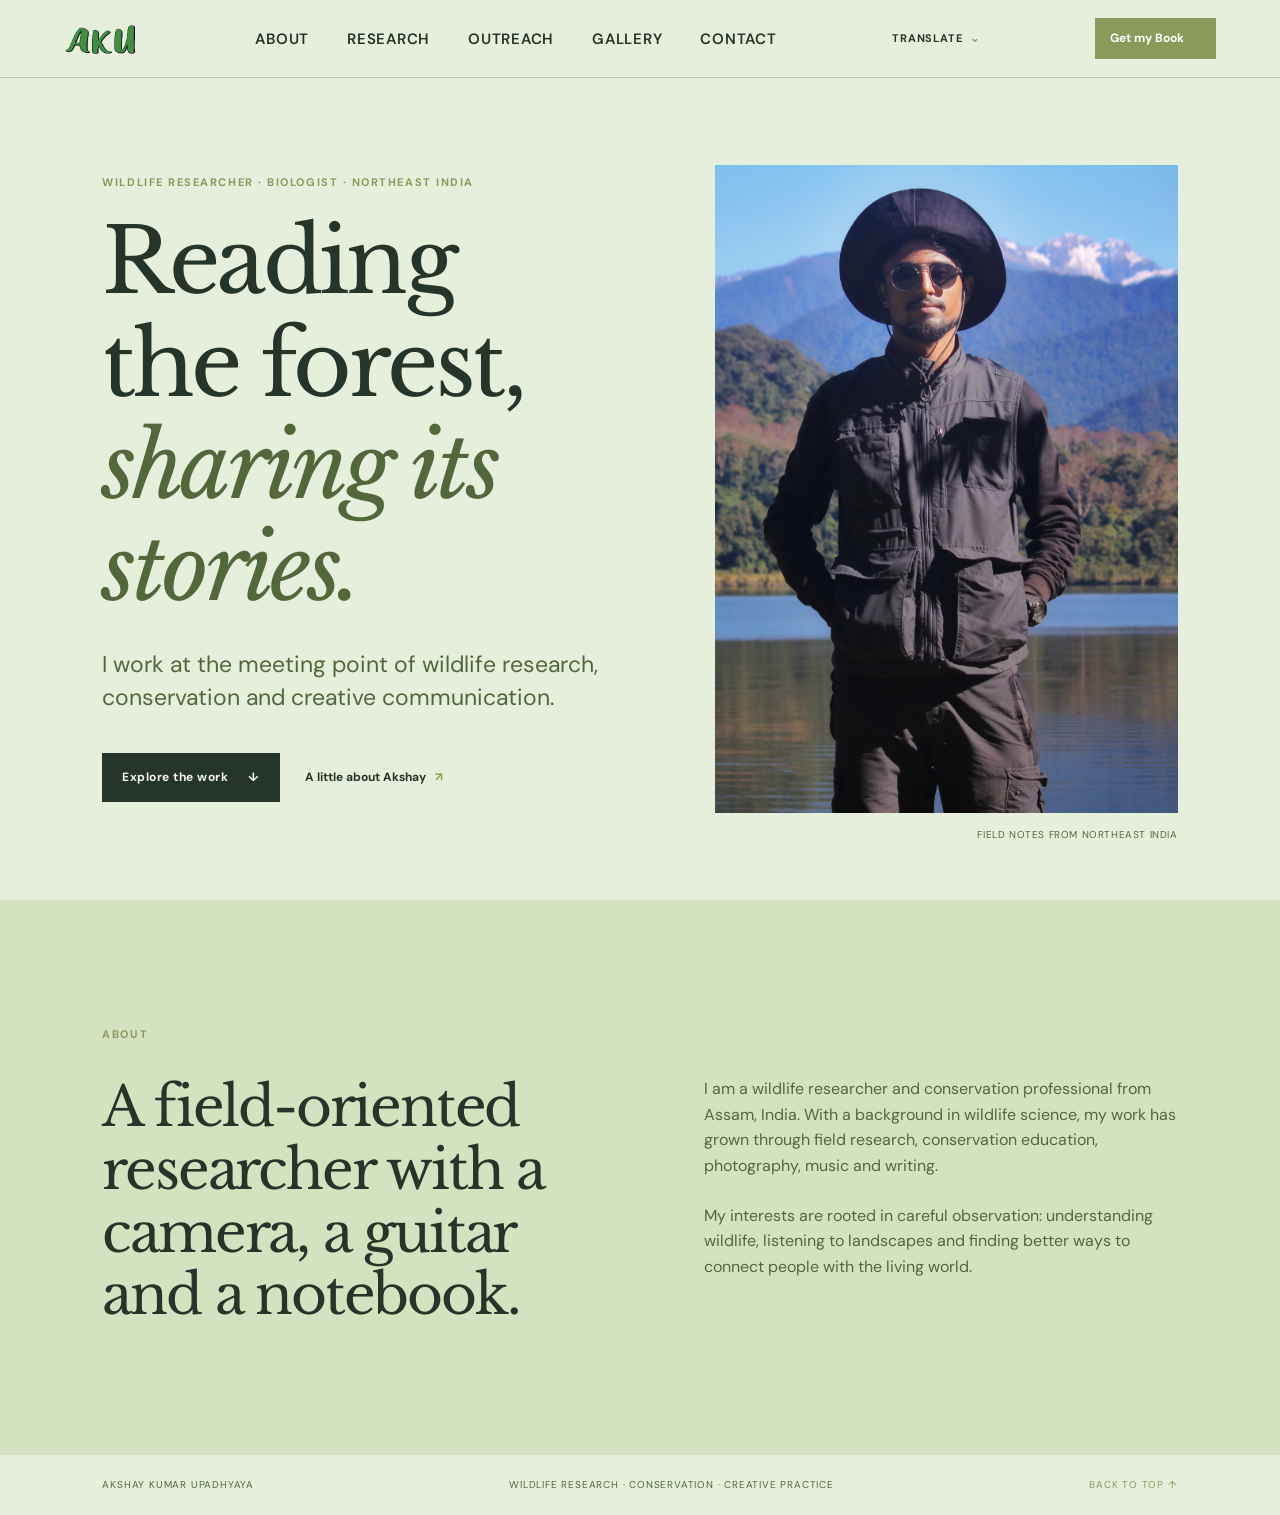
==== index.html @ 24718b7c "Publish multilingual wildlife biologist website" ====
<!doctype html>
<html lang="en">
<head>
  <meta charset="utf-8">
  <meta name="viewport" content="width=device-width, initial-scale=1">
  <meta name="description" content="I am Akshay Kumar Upadhyaya, an independent wildlife researcher and biologist working across primate ecology, conservation and visual storytelling.">
  <title>Akshay Kumar Upadhyaya — Wildlife Researcher & Biologist</title>
  <link rel="preconnect" href="https://fonts.googleapis.com">
  <link rel="preconnect" href="https://fonts.gstatic.com" crossorigin>
  <link href="https://fonts.googleapis.com/css2?family=DM+Sans:wght@400;500;600;700&family=Libre+Baskerville:wght@400;700&display=swap" rel="stylesheet">
  <link rel="stylesheet" href="styles.css?green-surfaces=8">
</head>
<body>
  <header class="site-header">
    <a class="wordmark" href="#top" aria-label="Back to top"><img class="brand-logo" src="photos/Logo-transparent.png" alt="AKU"></a>
    <nav class="nav" aria-label="Main navigation">
      <a href="about.html">About</a>
      <a href="research.html">Research</a>
      <a href="outreach.html">Outreach</a><a href="gallery.html">Gallery</a>
      <a href="contact.html">Contact</a>
    </nav>
    <details class="language-picker"><summary>Translate</summary><div class="language-menu"><button type="button" data-lang="en" aria-pressed="true">English</button><button type="button" data-lang="ne" aria-pressed="false">नेपाली</button><button type="button" data-lang="hi" aria-pressed="false">हिन्दी</button><button type="button" data-lang="as" aria-pressed="false">অসমীয়া</button><small>Choose a language.</small></div></details>
    <a class="header-link book-link" href="https://www.amazon.in/Optimus-Rhymes-flat-footed-Akshay-Upadhyaya/dp/9370921362?s=bazaar" target="_blank" rel="noreferrer">Get my Book <span aria-hidden="true">↗</span></a>
  </header>

  <main id="top">
    <section class="hero section-pad">
      <div class="hero-copy">
        <p class="eyebrow">Wildlife researcher · Biologist · Northeast India</p>
        <h1>Reading the forest,<br><em>sharing its stories.</em></h1>
        <p class="lede">I work at the meeting point of wildlife research, conservation and creative communication.</p>
        <div class="hero-actions">
          <a class="button button-dark" href="#research">Explore the work <span aria-hidden="true">↓</span></a>
          <a class="text-link" href="#about">A little about Akshay <span aria-hidden="true">↗</span></a>
        </div>
      </div>
      <figure class="hero-image">
        <img src="photos/phot.JPG" alt="Akshay standing beside a mountain lake">
        <figcaption>Field notes from Northeast India</figcaption>
      </figure>
    </section>

    <section class="intro-band section-pad" id="about">
      <div class="section-label">About</div>
      <div class="intro-grid">
        <h2>A field-oriented researcher with a camera, a guitar and a notebook.</h2>
        <div class="body-copy">
          <p>I am a wildlife researcher and conservation professional from Assam, India. With a background in wildlife science, my work has grown through field research, conservation education, photography, music and writing.</p>
          <p>My interests are rooted in careful observation: understanding wildlife, listening to landscapes and finding better ways to connect people with the living world.</p>
        </div>
      </div>
    </section>
  </main>

  <footer class="site-footer"><span>Akshay Kumar Upadhyaya</span><span>Wildlife research · Conservation · Creative practice</span><a href="#top">Back to top ↑</a></footer>
<script src="translations.js"></script></body>
</html>
---- styles.css ----
:root{--ink:#26352a;--deep:#26352a;--moss:#52683b;--clay:#8a9a5b;--sand:#d4e2c0;--paper:#e6efdc;--line:rgba(38,53,42,.22);--blue:#52683b;--cream:#f7f5ec;--yellow:#b7c48a;--olive-light:#c7d7ad;--olive-mid:#8a9a5b;--serif:'Libre Baskerville',Georgia,serif;--sans:'DM Sans',Arial,sans-serif}*{box-sizing:border-box}html{scroll-behavior:smooth}body{margin:0;background:var(--paper);color:var(--ink);font-family:var(--sans);line-height:1.6}a{color:inherit;text-decoration:none}.site-header{height:78px;padding:0 clamp(20px,5vw,78px);display:flex;align-items:center;justify-content:space-between;border-bottom:1px solid var(--line);position:sticky;top:0;background:rgba(230,239,220,.96);backdrop-filter:blur(10px);z-index:5}.language-picker{position:relative;color:var(--ink);font-size:11px;font-weight:700;letter-spacing:.08em;text-transform:uppercase}.language-picker summary{cursor:pointer;list-style:none;padding:10px 0}.language-picker summary::-webkit-details-marker{display:none}.language-picker summary:after{content:'⌄';margin-left:7px;color:var(--clay)}.language-menu{position:absolute;right:0;top:42px;z-index:10;display:grid;gap:6px;min-width:210px;padding:12px;background:var(--paper);border:1px solid var(--line);box-shadow:0 12px 25px rgba(38,53,42,.15);text-transform:none;letter-spacing:0}.language-menu button{border:1px solid var(--line);background:var(--sand);color:var(--ink);padding:9px 10px;text-align:left;font:600 12px var(--sans);opacity:.7;cursor:not-allowed}.language-menu small{color:var(--blue);font:400 11px/1.35 var(--sans);text-transform:none}.wordmark{display:inline-flex;align-items:center;width:76px;height:48px;flex:0 0 auto}.brand-logo{display:block;width:100%;height:100%;object-fit:contain;object-position:left center}.nav{display:flex;gap:clamp(14px,3vw,38px);font-size:15px;font-weight:600;letter-spacing:.05em;text-transform:uppercase}.nav a,.header-link,.text-link,.socials a{transition:color .2s ease}.nav a:hover,.header-link:hover,.text-link:hover,.socials a:hover{color:var(--clay)}.header-link{font-size:12px;font-weight:700}.header-link span,.text-link span{color:var(--clay);margin-left:6px}.section-pad{padding-left:clamp(20px,8vw,120px);padding-right:clamp(20px,8vw,120px)}.hero{min-height:calc(100vh - 78px);display:grid;grid-template-columns:minmax(0,1fr) minmax(320px,43%);gap:clamp(30px,8vw,130px);align-items:center;padding-top:clamp(40px,8vh,100px);padding-bottom:clamp(50px,8vh,100px)}.eyebrow,.section-label{font-size:11px;line-height:1.2;font-weight:700;letter-spacing:.14em;text-transform:uppercase;color:var(--clay)}h1,h2,h3,p{margin-top:0}h1,h2{font-family:var(--serif);font-weight:400;line-height:1.14;letter-spacing:-.04em}h1{font-size:clamp(44px,7vw,94px);margin:22px 0 28px;max-width:800px}h1 em{color:var(--moss);font-weight:400}.lede{font-size:clamp(17px,1.8vw,23px);line-height:1.45;max-width:570px;color:var(--blue)}.hero-actions{display:flex;align-items:center;gap:25px;margin-top:38px}.button{display:inline-flex;align-items:center;gap:20px;padding:15px 20px;font-size:12px;font-weight:700;letter-spacing:.04em}.button-dark{background:var(--deep);color:#fff}.button-dark:hover{background:var(--clay)}.button-light{background:#f5eadc;color:var(--deep)}.button-light:hover{background:#fff}.text-link{font-size:12px;font-weight:700}.hero-image{margin:0;position:relative}.hero-image img{width:100%;height:min(72vh,700px);object-fit:cover;display:block;filter:saturate(.82)}figcaption{font-size:10px;letter-spacing:.06em;text-transform:uppercase;color:#68766d;margin-top:10px}.hero-image figcaption{position:absolute;bottom:-30px;right:0}.intro-band{background:var(--sand);padding-top:clamp(60px,10vw,140px);padding-bottom:clamp(60px,10vw,140px)}.intro-grid{display:grid;grid-template-columns:1fr 1fr;gap:clamp(30px,10vw,160px);margin-top:35px}.intro-grid h2,.section-heading h2,.practice h2,.gallery h2,.contact h2{font-size:clamp(32px,4.3vw,62px);margin-bottom:0}.body-copy{max-width:520px;color:var(--blue);font-size:16px}.body-copy p{margin-bottom:24px}.research{padding-top:clamp(70px,10vw,140px);padding-bottom:clamp(80px,12vw,170px)}.section-heading{max-width:650px}.section-heading h2{margin:25px 0 20px}.section-heading>p{color:#607068;max-width:520px}.research-list{border-top:1px solid var(--line);margin-top:70px}.research-item{display:grid;grid-template-columns:42px 1fr 32px;gap:20px;align-items:start;padding:28px 0;border-bottom:1px solid var(--line)}.item-index{font-size:11px;color:var(--clay);font-weight:700;letter-spacing:.1em}.research-item h3{font-family:var(--serif);font-weight:400;font-size:24px;margin-bottom:8px}.research-item p{color:#63736b;max-width:700px;margin-bottom:0}.item-arrow{font-size:21px;color:var(--clay);text-align:right}.fieldwork{background:var(--deep);color:#f5f0e7;display:grid;grid-template-columns:minmax(280px,1fr) minmax(280px,1fr);gap:clamp(30px,8vw,120px);align-items:center;padding-top:clamp(70px,10vw,130px);padding-bottom:clamp(70px,10vw,130px)}.fieldwork-image img{width:100%;height:clamp(380px,56vw,660px);object-fit:cover;filter:saturate(.72)}.fieldwork-copy{max-width:540px}.fieldwork h2{font-size:clamp(34px,4.5vw,65px);margin:22px 0 25px}.fieldwork p{color:#c0cec6}.fieldwork .text-link{color:#fff;display:inline-block;margin-top:15px}.practice{padding-top:clamp(70px,10vw,140px);padding-bottom:clamp(70px,10vw,130px)}.practice-grid{display:grid;grid-template-columns:1fr 1fr;gap:clamp(30px,10vw,150px);margin-top:30px}.practice-lead h2{max-width:520px}.practice-copy{max-width:500px;color:#5c6d65;font-size:17px}.practice-tags{display:flex;flex-wrap:wrap;gap:10px;margin-top:55px}.practice-tags span{border:1px solid var(--line);padding:9px 14px;font-size:11px;text-transform:uppercase;letter-spacing:.08em}.gallery{background:var(--paper);padding-top:clamp(70px,10vw,130px);padding-bottom:clamp(70px,10vw,130px)}.gallery-heading{display:flex;justify-content:space-between;align-items:end;gap:30px;margin-bottom:50px}.gallery-heading h2{margin-top:22px}.gallery-heading>p{color:#607068;margin-bottom:6px}.gallery-grid{display:grid;grid-template-columns:repeat(4,1fr);grid-auto-rows:220px;gap:14px}.gallery-card{margin:0;overflow:hidden}.gallery-card img{width:100%;height:100%;object-fit:cover;display:block;filter:saturate(.82);transition:transform .45s ease,filter .45s ease}.gallery-card:hover img{transform:scale(1.04);filter:saturate(1)}.gallery-card figcaption{background:var(--paper);margin:0;padding-top:8px}.gallery-card.tall{grid-row:span 2}.gallery-card.wide{grid-column:span 2}.contact{background:var(--moss);color:#f5f0e7;display:grid;grid-template-columns:1.3fr .7fr;gap:60px;padding-top:clamp(70px,10vw,130px);padding-bottom:clamp(70px,10vw,130px)}.contact-inner{max-width:700px}.contact h2{margin:22px 0}.contact p{color:#cdd9d0;max-width:510px}.contact .button{margin-top:18px}.socials{align-self:end;display:flex;flex-direction:column;gap:18px}.socials a{border-bottom:1px solid rgba(255,255,255,.25);padding-bottom:10px;font-size:13px}.socials span{float:right;color:#edb18e}.site-footer{padding:22px clamp(20px,8vw,120px);display:flex;justify-content:space-between;gap:18px;font-size:10px;text-transform:uppercase;letter-spacing:.08em;color:#728078}.site-footer a{color:var(--clay)}@media(max-width:800px){.site-header{height:auto;min-height:70px;flex-wrap:wrap;gap:10px;padding-top:14px;padding-bottom:14px}.nav{order:3;width:100%;justify-content:space-between;gap:8px;font-size:12px}.header-link{display:block}.hero,.intro-grid,.fieldwork,.practice-grid,.contact{grid-template-columns:1fr}.hero{min-height:auto;padding-top:60px}.hero-image{max-width:560px;margin-top:20px}.hero-image img{height:65vh}.intro-grid{gap:28px}.fieldwork-image{order:2}.gallery-grid{grid-template-columns:repeat(2,1fr);grid-auto-rows:180px}.gallery-heading{display:block}.gallery-heading>p{margin-top:18px}.site-footer{flex-direction:column}}@media(max-width:430px){h1{font-size:44px}.hero-actions{align-items:flex-start;flex-direction:column}.gallery-grid{grid-template-columns:1fr;grid-auto-rows:260px}.gallery-card.tall,.gallery-card.wide{grid-row:span 1;grid-column:span 1}.site-footer{font-size:9px}}
}.page-hero{padding-top:clamp(70px,11vw,150px);padding-bottom:clamp(55px,8vw,100px);background:var(--sand)}.page-content{padding-top:clamp(36px,5vw,72px);padding-bottom:clamp(50px,7vw,90px)}.content-list{margin-top:24px}.research-list{margin-top:34px}.research-topic{padding:22px 0}.content-grid[style]{margin-top:48px!important}.about-photo-row{margin:28px 0 34px}.video-card{margin:28px 0 34px}.outreach-story{padding:clamp(28px,4vw,60px) 0}.gallery{padding-top:clamp(50px,7vw,90px);padding-bottom:clamp(50px,7vw,90px)}.practice{padding-top:clamp(50px,7vw,90px);padding-bottom:clamp(50px,7vw,90px)}.contact{padding-top:clamp(50px,7vw,90px);padding-bottom:clamp(50px,7vw,90px)}.page-hero h1{max-width:850px;margin:22px 0 0}.page-hero p{max-width:620px;color:#607068;font-size:18px;margin:24px 0 0}.page-hero-image{min-height:clamp(500px,70vh,760px);display:flex;align-items:end;background-size:cover;background-position:center;color:#fff;position:relative;overflow:hidden}.page-hero-image:before{content:"";position:absolute;inset:0;background:linear-gradient(180deg,rgba(38,53,42,.28) 0%,rgba(38,53,42,.9) 100%)}.page-hero-image .hero-overlay{position:relative;z-index:1;padding-bottom:clamp(40px,7vw,95px)}.page-hero-image h1{color:#fff;font-size:clamp(48px,7vw,94px)}.page-hero-image p{color:#f0eee5}.page-content{padding-top:clamp(60px,8vw,110px);padding-bottom:clamp(70px,10vw,140px)}.content-grid{display:grid;grid-template-columns:1fr 1.4fr;gap:clamp(35px,9vw,140px);align-items:start}.content-grid h2{font-size:clamp(30px,4vw,54px);margin:0}.content-column{max-width:670px;color:var(--blue);font-size:16px}.content-column p{margin-bottom:24px}.content-column h3{font-family:var(--serif);font-size:25px;font-weight:400;color:var(--ink);margin:42px 0 12px}.research-topic{display:grid;grid-template-columns:minmax(0,1fr) minmax(220px,34%);gap:clamp(25px,6vw,90px);align-items:center;padding:32px 0;border-bottom:1px solid var(--line)}.research-topic-copy{max-width:700px}.research-topic h3{font-family:var(--serif);font-weight:400;font-size:clamp(24px,2.5vw,34px);margin:0 0 12px}.research-topic p{color:#63736b;max-width:680px;margin:0}.research-topic img{width:100%;height:220px;object-fit:cover;display:block}.research-topic img.habitat-photo{object-fit:contain;object-position:center;background:var(--sand);border:0}.habitat-collage{display:grid;grid-template-columns:repeat(3,minmax(0,1fr));gap:8px;height:220px}.habitat-collage figure{margin:0;min-width:0;overflow:hidden;background:var(--sand);border:1px solid var(--line);display:grid;place-items:center}.habitat-collage img{width:100%;height:100%;object-fit:cover;display:block}.habitat-collage img.habitat-photo{object-fit:contain;object-position:center;background:var(--sand)}.content-list{border-top:1px solid var(--line);margin-top:52px}.content-list article{padding:24px 0;border-bottom:1px solid var(--line)}.content-list h3{margin:0 0 8px}.content-list p{margin:0;color:#63736b}.about-photo-row{display:grid;grid-template-columns:repeat(3,minmax(0,1fr));gap:14px;margin:42px 0 50px}.about-photo-row figure{margin:0;min-width:0}.about-photo-row img{width:100%;height:clamp(170px,20vw,260px);object-fit:cover;display:block}.image-lightbox-trigger{display:block;width:100%;padding:0;border:0;background:none;cursor:zoom-in}.image-lightbox-trigger:focus-visible{outline:3px solid var(--clay);outline-offset:3px}.image-lightbox-trigger img{transition:transform .25s ease}.image-lightbox-trigger:hover img{transform:scale(1.025)}.image-lightbox{position:fixed;inset:0;z-index:20;background:rgba(20,29,23,.92);display:grid;place-items:center;padding:clamp(20px,5vw,70px)}.image-lightbox[hidden]{display:none}.image-lightbox>img{max-width:92vw;max-height:88vh;width:auto;height:auto;object-fit:contain;box-shadow:0 10px 40px rgba(0,0,0,.35)}.image-lightbox-close{position:absolute;top:18px;right:24px;width:44px;height:44px;border:1px solid rgba(247,245,236,.55);background:transparent;color:var(--cream);font-size:30px;line-height:1;cursor:pointer}.image-lightbox-close:hover,.image-lightbox-close:focus-visible{background:var(--clay);outline:0}.about-photo-row figcaption{margin-top:8px;color:var(--blue)}.about-lead{min-width:0}.about-large-photo{margin:38px 0 0;overflow:hidden}.about-large-photo img{width:100%;height:clamp(300px,34vw,520px);object-fit:cover;display:block}.about-supporting-photos{display:grid;grid-template-columns:repeat(3,minmax(0,1fr));gap:10px;margin-top:14px}.about-supporting-photos figure{margin:0;overflow:hidden}.about-supporting-photos img{width:100%;height:clamp(90px,10vw,145px);object-fit:cover;display:block}.gallery-button{margin-top:20px}.video-card{margin:42px 0 50px;border-top:1px solid var(--line);padding-top:20px}.video-thumbnail{position:relative;display:block;width:100%;padding:0;border:0;background:var(--deep);cursor:pointer;overflow:hidden}.video-thumbnail img{width:100%;aspect-ratio:16/9;object-fit:cover;display:block;transition:transform .35s ease,opacity .35s ease}.video-thumbnail:hover img,.video-thumbnail:focus-visible img{transform:scale(1.02);opacity:.82}.video-play{position:absolute;left:50%;top:50%;transform:translate(-50%,-50%);width:62px;height:62px;border-radius:50%;background:var(--clay);color:#fff;display:grid;place-items:center;font-size:22px;padding-left:4px;box-shadow:0 4px 16px rgba(0,0,0,.28)}.video-player iframe{width:100%;aspect-ratio:16/9;border:0;display:block}.video-youtube-link{display:inline-block;margin-top:12px;font-size:12px;font-weight:700;color:var(--blue)}.video-youtube-link:hover{color:var(--clay)}.page-image{width:100%;height:clamp(300px,48vw,620px);object-fit:cover;display:block;margin-top:55px}.document-card{display:block;border-top:1px solid var(--line);padding:20px 0;font-weight:700}.document-card span{display:block;font-size:12px;font-weight:400;color:#718078;margin-top:6px}.page-links{display:flex;flex-wrap:wrap;gap:14px;margin-top:30px}.page-links a{border:1px solid var(--line);padding:12px 15px;font-size:12px;font-weight:700;display:inline-flex;align-items:center;justify-content:center;min-width:52px;min-height:48px}.social-icon{width:24px;height:24px;display:block;fill:currentColor}.social-icon rect,.social-icon circle{fill:none;stroke:currentColor;stroke-width:2}.social-icon-dot{fill:currentColor!important;stroke:none!important}.youtube-icon path{fill:currentColor}.sr-only{position:absolute;width:1px;height:1px;padding:0;margin:-1px;overflow:hidden;clip:rect(0,0,0,0);white-space:nowrap;border:0}.page-links a:hover{background:var(--deep);color:#fff}.outreach-hero{position:relative;min-height:clamp(560px,72vh,780px);display:grid;grid-template-columns:minmax(0,1.3fr) minmax(280px,.7fr);gap:clamp(30px,7vw,100px);align-items:center;background:var(--sand);overflow:hidden}.outreach-collage{height:clamp(430px,62vh,650px);display:grid;grid-template-columns:1.3fr .7fr;grid-template-rows:1fr 1fr;gap:12px;position:relative;z-index:1}.outreach-collage figure{margin:0;overflow:hidden;background:var(--paper);border:8px solid var(--paper);box-shadow:0 12px 28px rgba(32,53,45,.14)}.outreach-collage .collage-main{grid-row:span 2}.outreach-collage img{width:100%;height:100%;display:block;object-fit:cover;object-position:center}.outreach-collage figure:not(.collage-main) img{object-fit:contain;background:#fff}.outreach-hero-copy{position:relative;z-index:1;max-width:520px}.outreach-hero-copy h1{font-size:clamp(40px,4.6vw,64px);margin:20px 0 24px}.outreach-hero-copy p{max-width:450px;color:var(--blue);font-size:18px}.outreach-story{display:grid;grid-template-columns:1fr 1fr;gap:clamp(30px,8vw,120px);align-items:center;padding:clamp(35px,6vw,85px) 0;border-bottom:1px solid var(--line)}.outreach-story.reverse .story-image{order:2}.story-image img{width:100%;height:clamp(280px,36vw,480px);object-fit:cover;display:block}.story-collage{display:grid;gap:8px;height:clamp(280px,36vw,480px);overflow:hidden}.story-collage img{width:100%;height:100%;object-fit:cover;display:block;min-width:0;min-height:0}.story-collage-three{grid-template-columns:repeat(3,minmax(0,1fr))}.story-collage-two{grid-template-columns:repeat(2,minmax(0,1fr))}.story-copy{max-width:500px}.story-copy h2{font-size:clamp(30px,4vw,52px);margin:0 0 20px}.story-copy p{color:#5f7068}.image-placeholder{height:clamp(280px,36vw,480px);border:1px dashed var(--clay);display:grid;place-items:center;text-align:center;color:var(--clay);padding:25px;font-size:13px}.gallery-page{padding-top:clamp(60px,8vw,110px)}.gallery-page .gallery-grid{margin-bottom:0}.contact-page{background:var(--deep);color:#f5f0e7;min-height:calc(100vh - 78px)}.contact-page .content-column{color:#cdd9d0}.contact-page .content-grid h2{color:#f5f0e7}.contact-page .content-column h3{color:#f5f0e7}.book-link{background:var(--clay);color:#fff;padding:11px 15px}.book-link:hover{background:var(--deep)!important;color:#fff!important}.active{color:var(--clay)!important}@media(max-width:800px){.about-photo-row{grid-template-columns:1fr;gap:24px}.about-photo-row img{height:auto;max-height:360px}.research-topic{grid-template-columns:1fr;gap:25px}.research-topic img{height:240px}.outreach-hero{grid-template-columns:1fr;min-height:auto;padding-top:55px;padding-bottom:55px}.outreach-collage{height:430px}.content-grid{grid-template-columns:1fr;gap:30px}.page-image{margin-top:15px}.page-hero h1{font-size:clamp(44px,12vw,70px)}.outreach-story{grid-template-columns:1fr;gap:25px}.outreach-story.reverse .story-image{order:0}.site-header .nav{overflow-x:auto;justify-content:flex-start;white-space:nowrap;padding-bottom:2px}.site-header .language-picker{order:2;margin-left:auto}}.page-hero-image .hero-overlay{max-width:760px;text-shadow:0 2px 10px rgba(38,53,42,.85)}.hero-keywords{max-width:760px!important;font-size:clamp(15px,1.7vw,21px)!important;line-height:1.5;letter-spacing:.02em}.page-hero-image h1{color:var(--cream);text-shadow:0 3px 12px rgba(38,53,42,.9)}.page-hero-image h1 em{color:var(--olive-light)}.page-hero-image p{color:var(--cream);text-shadow:0 2px 8px rgba(38,53,42,.9)}.fieldwork,.contact-page{background:var(--deep);color:var(--cream)}.fieldwork p,.contact-page .content-column{color:var(--olive-light)}.button-dark{color:var(--cream)}.button-light{background:var(--olive-light);color:var(--deep)}.gallery{background:var(--sand)}.gallery-card figcaption{background:var(--sand);color:var(--deep)}.document-card span,figcaption,.site-footer{color:var(--blue)}/* Outreach editorial three-column layout. */.outreach-areas{display:grid;grid-template-columns:repeat(3,minmax(0,1fr));gap:16px;align-items:start}.outreach-card{min-width:0}.outreach-card-copy{background:var(--paper);padding:clamp(28px,3.2vw,52px) clamp(20px,2.2vw,34px) clamp(24px,3vw,40px);min-height:245px}.outreach-card-copy h2{font-family:var(--serif);font-size:clamp(25px,2.7vw,42px);font-weight:400;line-height:1.08;margin:0 0 20px}.outreach-card-copy p{color:#5f7068;font-size:13px;line-height:1.55;margin:0}.outreach-card-image{margin:18px 10px 0;overflow:hidden}.outreach-card-image img{width:100%;height:clamp(240px,27vw,380px);object-fit:cover;display:block}.outreach-page-content{padding-top:0}.outreach-card-walks{margin-top:0}.outreach-card-awareness{margin-top:0}.outreach-card-youth{margin-top:0}.outreach-card-youth .outreach-card-copy{min-height:304px}.outreach-card-collage{display:grid;grid-template-columns:1fr 1fr;gap:8px;margin:18px 10px 0}.outreach-card-collage figure{margin:0;overflow:hidden}.outreach-card-collage img{width:100%;height:clamp(240px,27vw,380px);object-fit:cover;display:block}@media(max-width:800px){.outreach-areas{grid-template-columns:1fr;gap:30px}.outreach-card-walks,.outreach-card-awareness,.outreach-card-youth{margin-top:0}.outreach-card-copy,.outreach-card-youth .outreach-card-copy{min-height:0}.outreach-card-image,.outreach-card-collage{margin-left:0;margin-right:0}.outreach-card-image img,.outreach-card-collage img{height:clamp(260px,70vw,420px)}}
/* Home Research Focus composition. */.research-focus-intro{display:grid;grid-template-columns:minmax(0,1fr) minmax(340px,.92fr);gap:clamp(40px,8vw,120px);align-items:center}.research-focus-intro .section-heading{max-width:560px}.research-focus-intro .section-heading h2{margin:0 0 20px}.research-focus-intro .section-heading>p{max-width:500px;color:#607068}.research-photo-panel{background:#111813;min-height:360px;padding:14px;display:grid;grid-template-columns:1.35fr .65fr;grid-template-rows:1fr 1fr;gap:10px;box-shadow:0 16px 30px rgba(38,53,42,.16)}.research-photo-panel figure{margin:0;min-width:0;min-height:0;overflow:hidden;background:#26352a}.research-photo-panel .research-photo-main{grid-row:span 2}.research-photo-panel img{width:100%;height:100%;display:block;object-fit:cover;filter:saturate(.84);transition:transform .35s ease,filter .35s ease}.research-photo-panel figure:hover img{transform:scale(1.035);filter:saturate(1)}@media(max-width:800px){.research-focus-intro{grid-template-columns:1fr;gap:30px}.research-photo-panel{min-height:380px;max-width:620px}.research-list{margin-top:38px}}@media(max-width:430px){.research-photo-panel{min-height:300px;padding:9px;gap:7px}}
/* Refined vertical rhythm: keep sections breathable without oversized blank bands. */.page-content{padding-top:clamp(36px,5vw,72px);padding-bottom:clamp(50px,7vw,90px)}.content-list{margin-top:24px}.research-list{margin-top:34px}.research-topic{padding:22px 0}.content-grid[style]{margin-top:48px!important}.about-photo-row{margin:28px 0 34px}.video-card{margin:28px 0 34px}.outreach-story{padding:clamp(28px,4vw,60px) 0}.gallery{padding-top:clamp(50px,7vw,90px);padding-bottom:clamp(50px,7vw,90px)}.practice{padding-top:clamp(50px,7vw,90px);padding-bottom:clamp(50px,7vw,90px)}.contact{padding-top:clamp(50px,7vw,90px);padding-bottom:clamp(50px,7vw,90px)}
/* Home Research Focus composition. */.research-focus-layout{display:grid;grid-template-columns:minmax(280px,.86fr) minmax(0,1.45fr);gap:clamp(32px,5vw,80px);align-items:start}.research-focus-layout>.section-heading{max-width:500px}.research-focus-layout>.section-heading h2{margin:0 0 20px}.research-focus-layout>.section-heading>p{max-width:450px;color:#607068}.research-focus-layout>.research-list{display:grid;grid-template-columns:repeat(2,minmax(0,1fr));gap:0 30px;margin:0;border-top:1px solid var(--line)}.research-focus-layout .research-item{display:grid;grid-template-columns:28px 1fr;gap:12px;align-items:start;min-width:0;padding:22px 0;border-bottom:1px solid var(--line)}.research-focus-layout .research-item h3{font-family:var(--serif);font-weight:400;font-size:clamp(19px,2vw,26px);line-height:1.2;margin:0 0 10px}.research-focus-layout .research-item p{color:#63736b;font-size:13px;line-height:1.55;margin:0}.research-focus-layout .item-index{font-size:10px;color:var(--clay);font-weight:700;letter-spacing:.1em}.research-photo-box{display:grid;grid-template-columns:repeat(4,minmax(0,1fr));grid-template-rows:repeat(2,clamp(130px,14vw,190px));gap:9px;background:#0f1511;border:5px solid #0f1511;margin-top:clamp(42px,6vw,78px);padding:0;overflow:hidden}.research-photo-box figure{margin:0;min-width:0;min-height:0;overflow:hidden;background:#26352a}.research-photo-box-main{grid-column:span 2;grid-row:span 2}.research-photo-box img{width:100%;height:100%;display:block;object-fit:cover;filter:saturate(.84);transition:transform .35s ease,filter .35s ease}.research-photo-box figure:hover img{transform:scale(1.035);filter:saturate(1)}@media(max-width:800px){.research-focus-layout{grid-template-columns:1fr;gap:30px}.research-focus-layout>.research-list{grid-template-columns:repeat(2,minmax(0,1fr));gap:0 20px}.research-photo-box{margin-top:34px;grid-template-rows:repeat(2,140px)}}@media(max-width:520px){.research-focus-layout>.research-list{grid-template-columns:1fr}.research-photo-box{grid-template-columns:repeat(2,minmax(0,1fr));grid-template-rows:repeat(3,130px);border-width:4px}.research-photo-box-main{grid-column:span 2;grid-row:span 2}}
/* Outreach hero height refinement: remove excess lower image space. */.outreach-page-hero{min-height:clamp(240px,32vh,360px)}.outreach-page-hero .outreach-hero-title{max-width:920px}
/* Gallery photos-only page. */.gallery-photos-only{padding-top:clamp(30px,4vw,55px)}.gallery-photos-only .gallery-card figcaption{display:none}.outreach-hero-title{width:min(100%,920px);margin:0 auto;text-align:center}.outreach-hero-title h1{margin:0 0 16px;white-space:nowrap;font-size:clamp(24px,3vw,44px)}.outreach-hero-title p{margin:0 auto;max-width:700px}.page-hero-image .hero-overlay.outreach-hero-title{align-self:center;padding-bottom:0}@media(max-width:800px){.page-hero-image .hero-overlay.outreach-hero-title{padding-bottom:0}.outreach-hero-title{padding-left:10px;padding-right:10px}.outreach-hero-title h1{font-size:clamp(18px,5vw,30px);white-space:nowrap}.outreach-hero-title p{font-size:clamp(12px,3.5vw,16px);line-height:1.45}}
/* Refined vertical rhythm: keep sections breathable without oversized blank bands. */.page-content{padding-top:clamp(36px,5vw,72px);padding-bottom:clamp(50px,7vw,90px)}.content-list{margin-top:24px}.research-list{margin-top:34px}.research-topic{padding:22px 0}.content-grid[style]{margin-top:48px!important}.about-photo-row{margin:28px 0 34px}.video-card{margin:28px 0 34px}.outreach-story{padding:clamp(28px,4vw,60px) 0}.gallery{padding-top:clamp(50px,7vw,90px);padding-bottom:clamp(50px,7vw,90px)}.practice{padding-top:clamp(50px,7vw,90px);padding-bottom:clamp(50px,7vw,90px)}.contact{padding-top:clamp(50px,7vw,90px);padding-bottom:clamp(50px,7vw,90px)}
/* Final Outreach spacing override. */.outreach-page-content{padding-top:0}
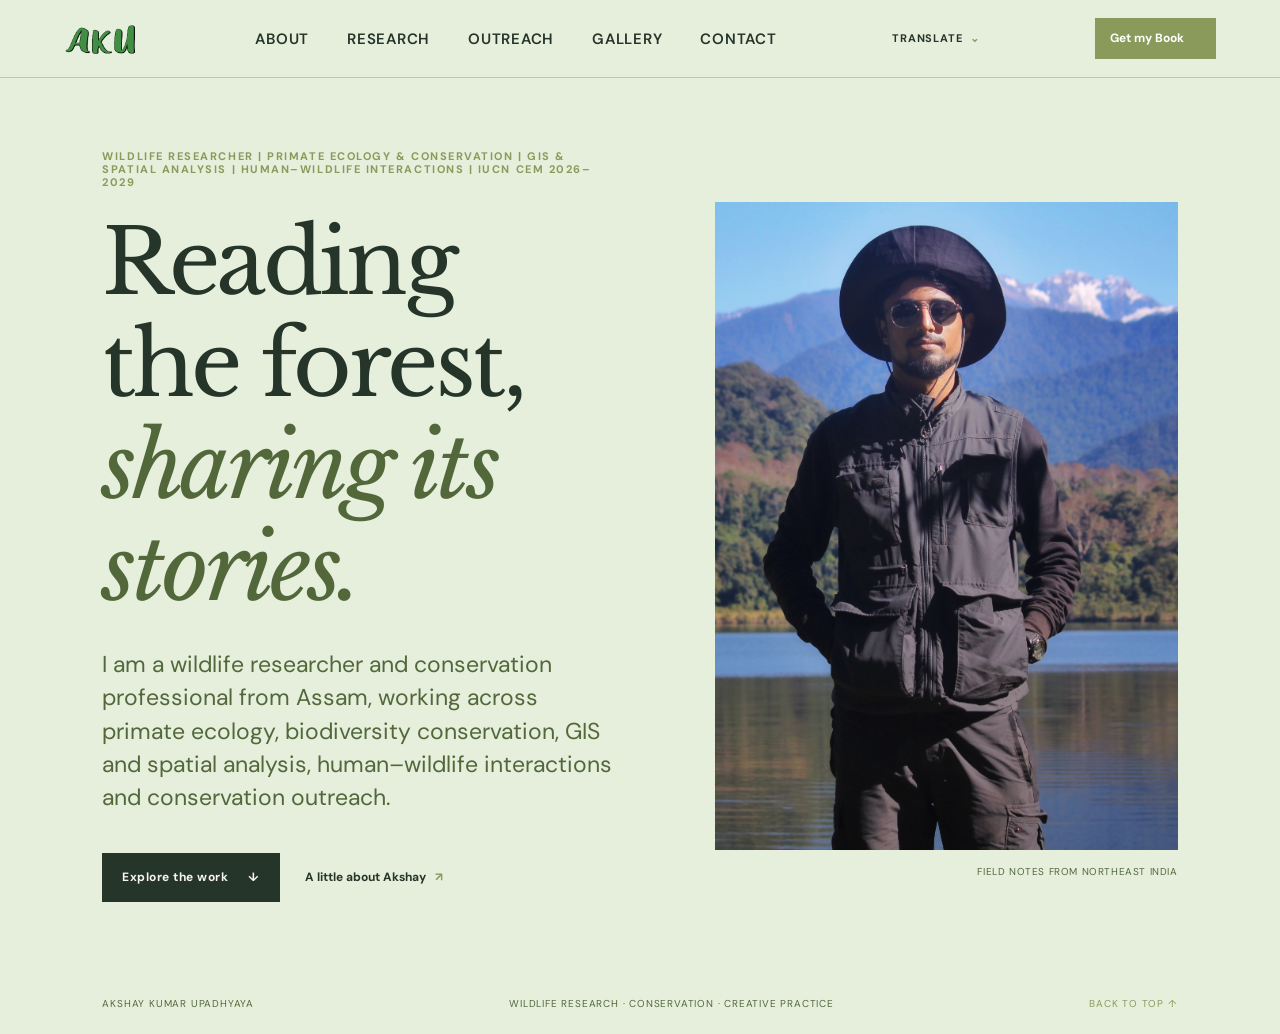
==== commit 304cd154: "Apply Correction3 and homepage refinements" ====
--- a/index.html
+++ b/index.html
@@ -26,12 +26,12 @@
   <main id="top">
     <section class="hero section-pad">
       <div class="hero-copy">
-        <p class="eyebrow">Wildlife researcher · Biologist · Northeast India</p>
+        <p class="eyebrow">Wildlife Researcher | Primate Ecology &amp; Conservation | GIS &amp; Spatial Analysis | Human–Wildlife Interactions | IUCN CEM 2026–2029</p>
         <h1>Reading the forest,<br><em>sharing its stories.</em></h1>
-        <p class="lede">I work at the meeting point of wildlife research, conservation and creative communication.</p>
+        <p class="lede">I am a wildlife researcher and conservation professional from Assam, working across primate ecology, biodiversity conservation, GIS and spatial analysis, human–wildlife interactions and conservation outreach.</p>
         <div class="hero-actions">
           <a class="button button-dark" href="#research">Explore the work <span aria-hidden="true">↓</span></a>
-          <a class="text-link" href="#about">A little about Akshay <span aria-hidden="true">↗</span></a>
+          <a class="text-link" href="about.html">A little about Akshay <span aria-hidden="true">↗</span></a>
         </div>
       </div>
       <figure class="hero-image">
@@ -40,16 +40,7 @@
       </figure>
     </section>
 
-    <section class="intro-band section-pad" id="about">
-      <div class="section-label">About</div>
-      <div class="intro-grid">
-        <h2>A field-oriented researcher with a camera, a guitar and a notebook.</h2>
-        <div class="body-copy">
-          <p>I am a wildlife researcher and conservation professional from Assam, India. With a background in wildlife science, my work has grown through field research, conservation education, photography, music and writing.</p>
-          <p>My interests are rooted in careful observation: understanding wildlife, listening to landscapes and finding better ways to connect people with the living world.</p>
-        </div>
-      </div>
-    </section>
+
   </main>
 
   <footer class="site-footer"><span>Akshay Kumar Upadhyaya</span><span>Wildlife research · Conservation · Creative practice</span><a href="#top">Back to top ↑</a></footer>
--- a/styles.css
+++ b/styles.css
@@ -6,4 +6,4 @@
 /* Outreach hero height refinement: remove excess lower image space. */.outreach-page-hero{min-height:clamp(240px,32vh,360px)}.outreach-page-hero .outreach-hero-title{max-width:920px}
 /* Gallery photos-only page. */.gallery-photos-only{padding-top:clamp(30px,4vw,55px)}.gallery-photos-only .gallery-card figcaption{display:none}.outreach-hero-title{width:min(100%,920px);margin:0 auto;text-align:center}.outreach-hero-title h1{margin:0 0 16px;white-space:nowrap;font-size:clamp(24px,3vw,44px)}.outreach-hero-title p{margin:0 auto;max-width:700px}.page-hero-image .hero-overlay.outreach-hero-title{align-self:center;padding-bottom:0}@media(max-width:800px){.page-hero-image .hero-overlay.outreach-hero-title{padding-bottom:0}.outreach-hero-title{padding-left:10px;padding-right:10px}.outreach-hero-title h1{font-size:clamp(18px,5vw,30px);white-space:nowrap}.outreach-hero-title p{font-size:clamp(12px,3.5vw,16px);line-height:1.45}}
 /* Refined vertical rhythm: keep sections breathable without oversized blank bands. */.page-content{padding-top:clamp(36px,5vw,72px);padding-bottom:clamp(50px,7vw,90px)}.content-list{margin-top:24px}.research-list{margin-top:34px}.research-topic{padding:22px 0}.content-grid[style]{margin-top:48px!important}.about-photo-row{margin:28px 0 34px}.video-card{margin:28px 0 34px}.outreach-story{padding:clamp(28px,4vw,60px) 0}.gallery{padding-top:clamp(50px,7vw,90px);padding-bottom:clamp(50px,7vw,90px)}.practice{padding-top:clamp(50px,7vw,90px);padding-bottom:clamp(50px,7vw,90px)}.contact{padding-top:clamp(50px,7vw,90px);padding-bottom:clamp(50px,7vw,90px)}
-/* Final Outreach spacing override. */.outreach-page-content{padding-top:0}+/* Final Outreach spacing override. */.outreach-page-content{padding-top:0}.outreach-list{padding-top:clamp(34px,5vw,72px);padding-bottom:clamp(44px,6vw,80px)}.outreach-list .content-grid{align-items:start}.clean-list{margin:0;padding:0;list-style:none;display:flex;flex-wrap:wrap;gap:4px 14px}.clean-list li{padding:0;white-space:nowrap}.clean-list li:not(:last-child)::after{content:'·';margin-left:14px;color:var(--moss)}@media(max-width:800px){.clean-list{gap:4px 12px}.clean-list li:not(:last-child)::after{margin-left:12px}}.research-page-hero .hero-overlay{max-width:980px}.research-page-hero .hero-overlay h1{max-width:880px;margin:0 0 18px;font-size:clamp(32px,4.2vw,58px);line-height:1.08;letter-spacing:-.025em}.research-page-hero .hero-overlay p{max-width:650px;margin:0;font-size:clamp(15px,1.45vw,19px);line-height:1.5}@media(max-width:800px){.research-page-hero .hero-overlay{padding-left:8px;padding-right:8px}.research-page-hero .hero-overlay h1{font-size:clamp(27px,7.2vw,42px);line-height:1.1;margin-bottom:14px}.research-page-hero .hero-overlay p{font-size:clamp(14px,3.8vw,17px)}}.about-facts{display:grid;grid-template-columns:repeat(2,minmax(0,1fr));gap:18px 24px;margin:0 0 30px;padding:20px 0;border-top:1px solid var(--line);border-bottom:1px solid var(--line)}.about-facts div{display:flex;flex-direction:column;gap:2px}.about-facts strong{font-family:var(--serif);font-size:clamp(18px,2vw,25px);line-height:1.2}.about-facts span{font-size:13px;line-height:1.4;color:#607068}@media(max-width:600px){.about-facts{grid-template-columns:1fr;gap:14px}}
